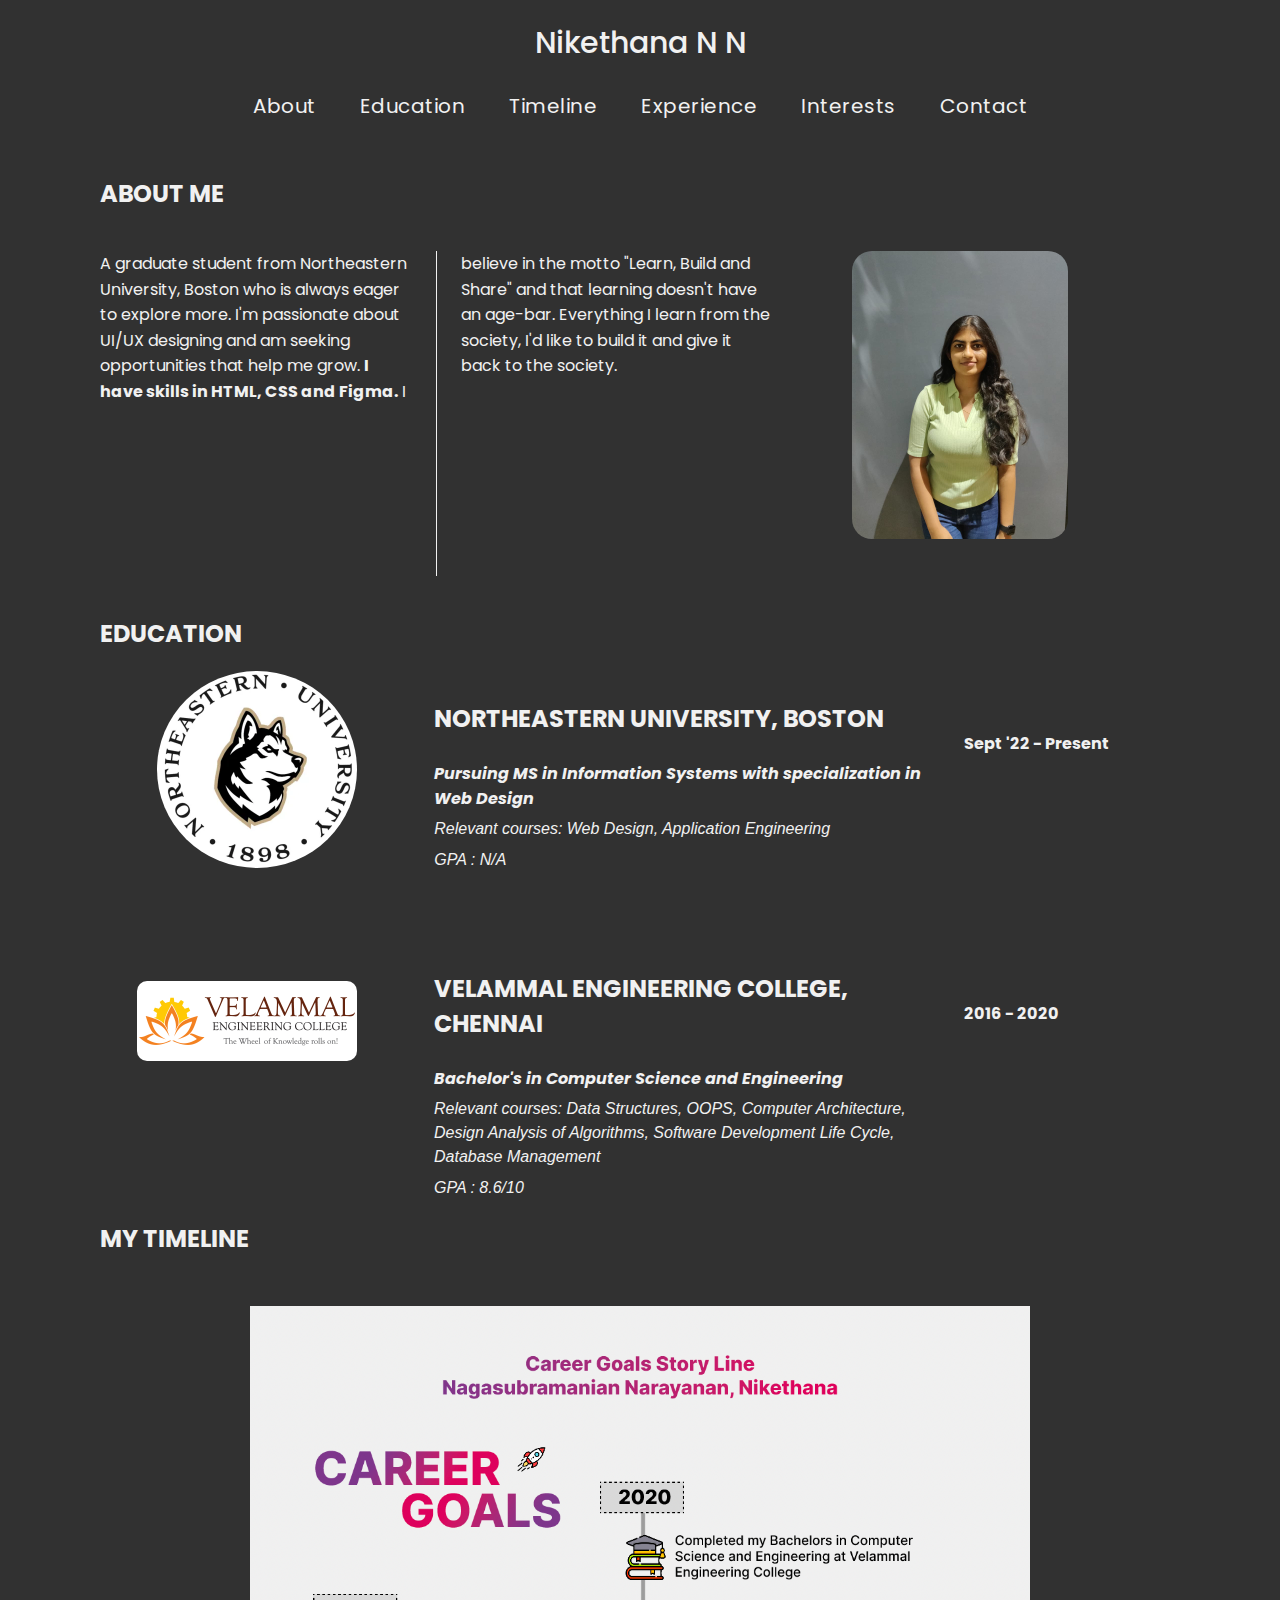
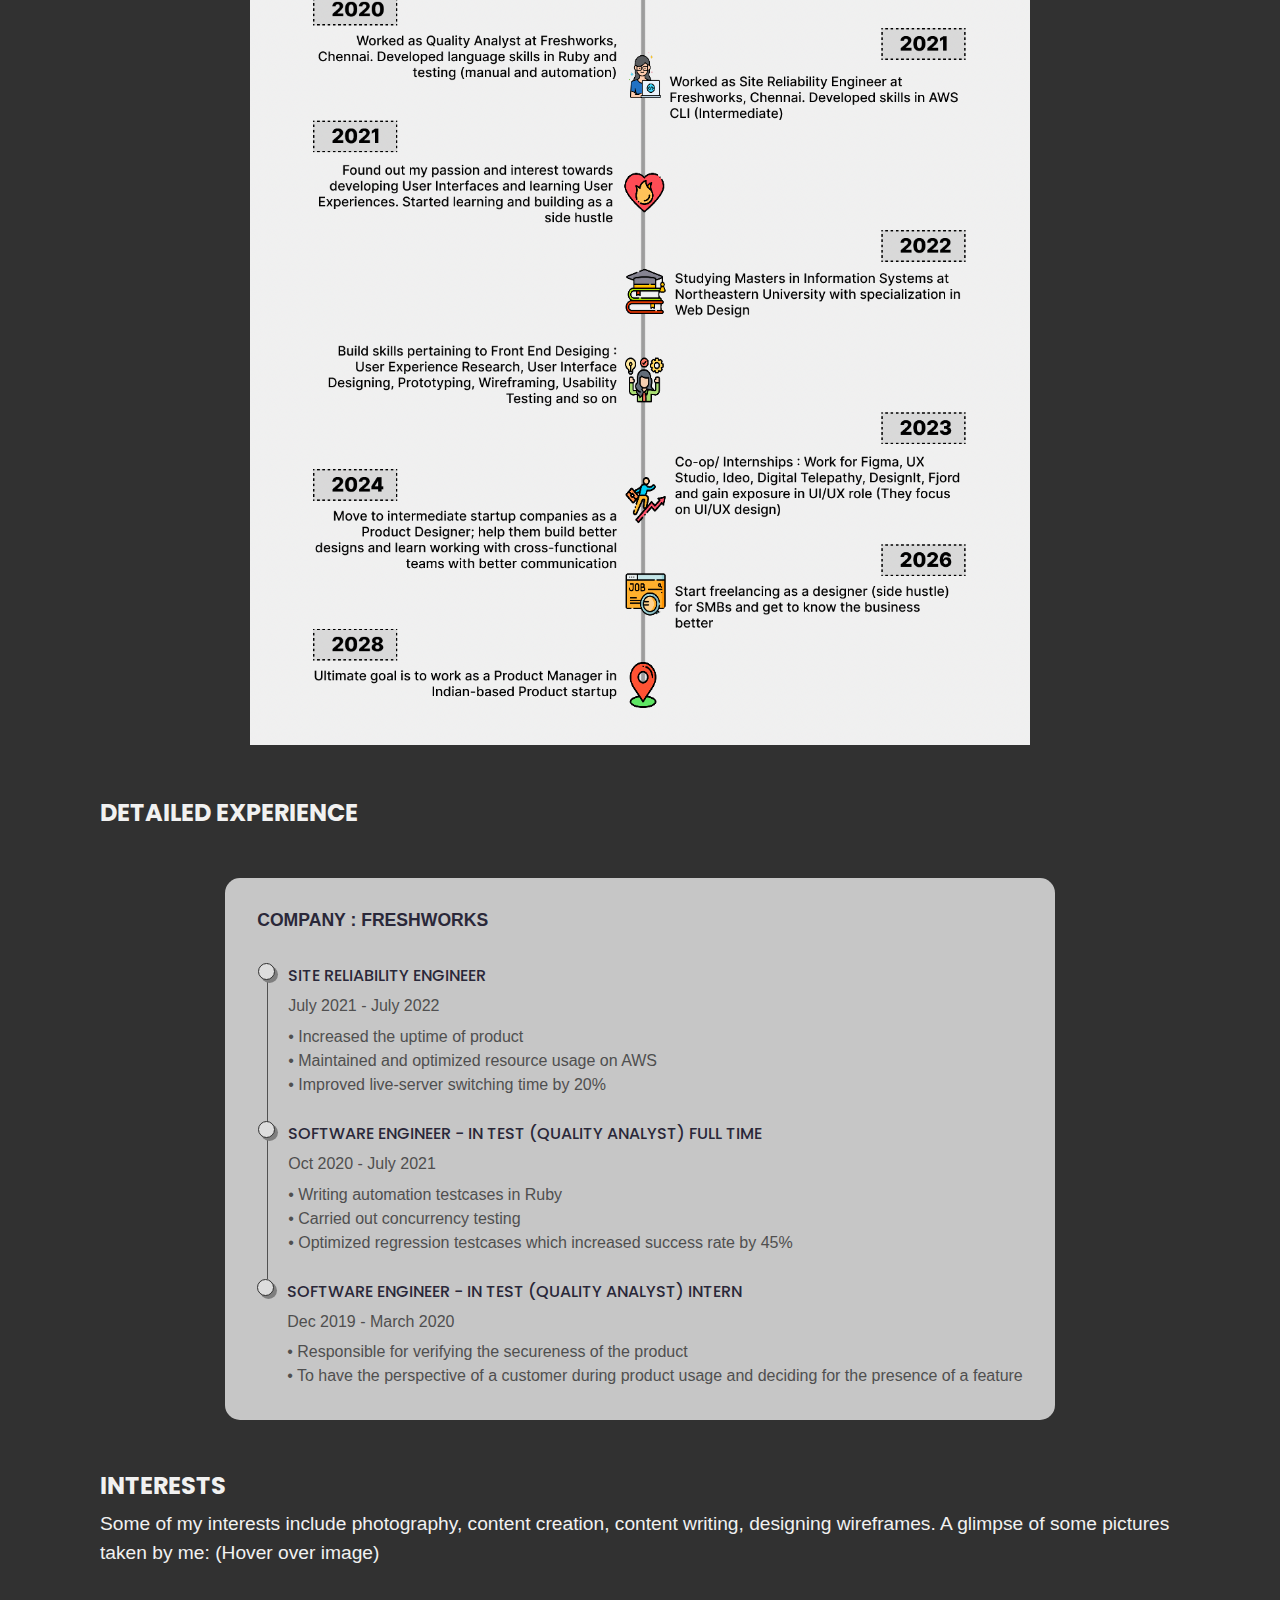
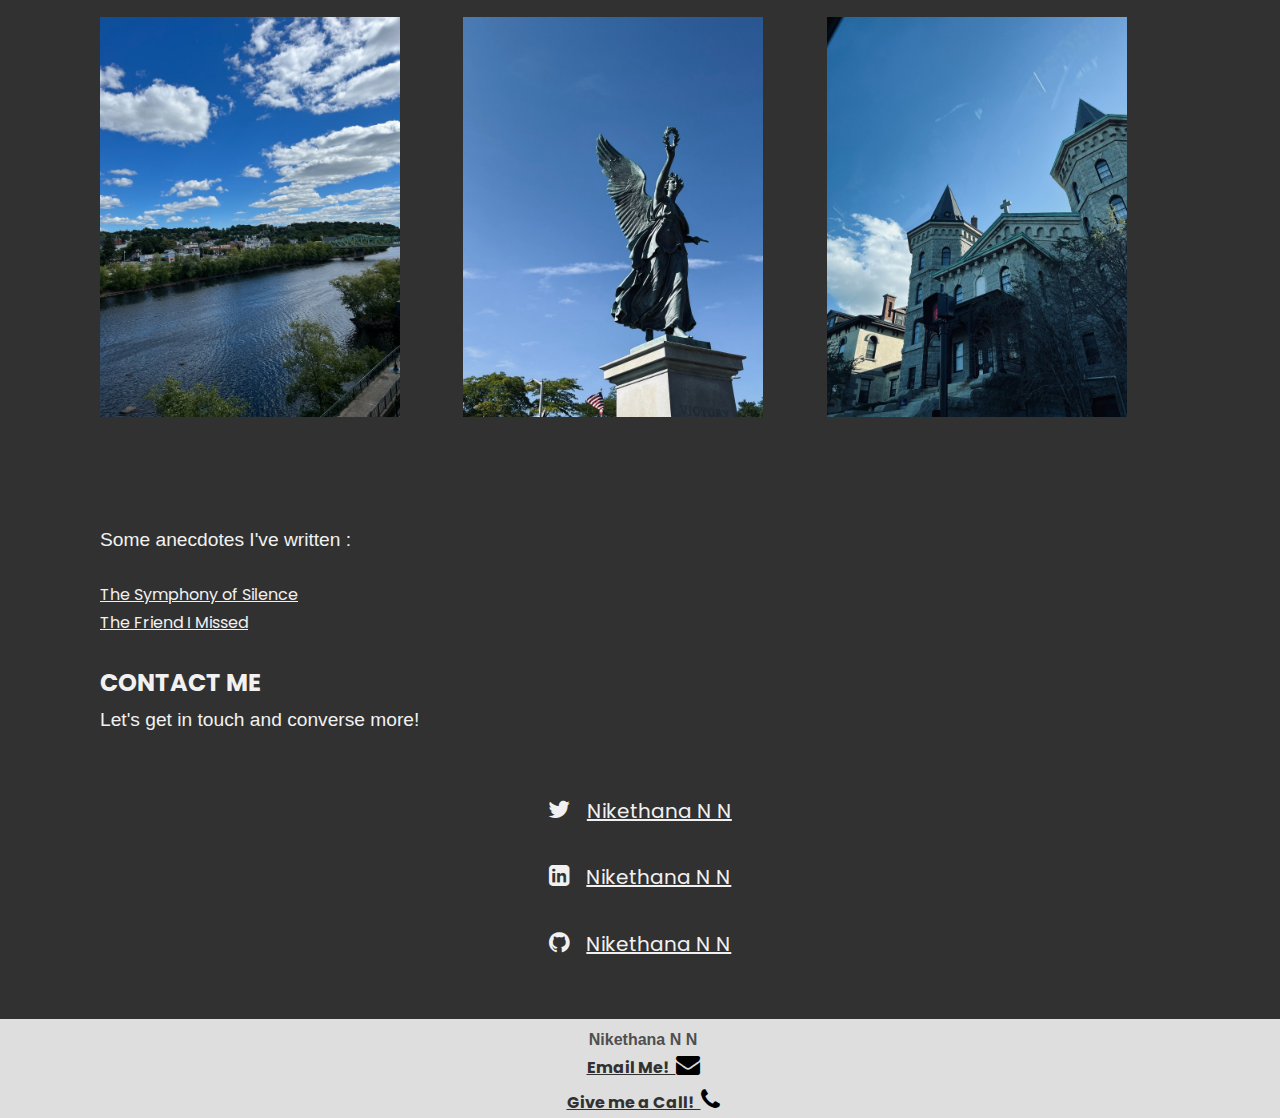
==== index.html @ 79a4d354 "My Portfolio" ====
<!DOCTYPE html>
<html lang="en">
<head>
    <title>Nikethana N N</title>
    <link rel="stylesheet" href="css-index-page.css"/>
    <link rel="stylesheet" href="https://cdnjs.cloudflare.com/ajax/libs/font-awesome/4.7.0/css/font-awesome.min.css">
</head>
<body>

<div class = "body-container">
    <!-- HEADING & NAV BAR DIV  -->
    <button onclick="topFunction()" id="myBtn" title="Go to top" class="btn btn-outline-dark">Home</button>
    <!-- <button onclick="topFunction()" id = "homeBtn" type="button" class="btn btn-outline-dark">Home</button> -->
    <div class = "global-nav-bar-container">
        <div class = "name-container">
            Nikethana N N
        </div>
        <br><br>
        <div class = "menu-container">
            <nav class = "nav-bar">
                <ul>
                    <li><a href = "#about-me" class = "nav-bar-link">About</a></li>
                    <li><a href = "#edu-container" class = "nav-bar-link">Education</a></li>
                    <li><a href = "#timeline-container" class = "nav-bar-link">Timeline</a></li>
                    <li><a href = "#work-container" class = "nav-bar-link">Experience</a></li>
                    <li><a href = "#interest-container" class = "nav-bar-link">Interests</a></li>
                    <li><a href = "#contact-container" class = "nav-bar-link">Contact</a></li>
                </ul>
            </nav>
        </div>
    </div>
    <!-- EMPTY DIV  -->
    <div class = "empty"></div>
    <!-- ABOUT ME DIV -->
    <section class = "about-me" id = "about-me">
        <h2>ABOUT ME</h2>
    </section>
    <div class = "about-container">
        <div class = "about-para">
            A graduate student from Northeastern University, Boston who is always eager to explore more. I'm passionate about UI/UX designing and am seeking opportunities that help me grow. <b>I have skills in HTML, CSS and Figma.</b> I believe in the motto "Learn, Build and Share" and that learning doesn't have an age-bar. Everything I learn from the society, I'd like to build it and give it back to the society.
        </div>
        <div class = "about-photo">
            <img src = "Nikethana N N.jpg" alt = "Nikethana N N" width = "216px" height="288px" style = "border-radius: 20px;">
        </div>
    </div>

<!-- EDUCATION DIV  -->
    <div class = "edu-container" id = "edu-container">
        <section>
            <h2>EDUCATION</h2>
        </section>

            <section class = "edu-neu">
                <div class = "edu-neu-logo">
                    <img src = "NEU-circular.webp" alt = "NEU Logo" width = "200px" height = "197px" style = "border-radius: 100%;">
                </div>
                <div class = "edu-neu-text">
                    <h2>NORTHEASTERN UNIVERSITY, BOSTON</h2><br>
                    <h4 style = "font-style: italic">Pursuing MS in Information Systems with specialization in Web Design</h4>
                    <p style = "font-style: italic; color: rgb(241, 241, 241);">Relevant courses: Web Design, Application Engineering</p>
                    <p style = "font-style: italic; color: rgb(241, 241, 241);">GPA : N/A</p>
                </div>
                <div class = "edu-neu-year">
                    <h4> Sept '22 - Present</h4>
                </div>
            </section>
            <section class = "edu-velammal">
                <div class = "edu-velammal-logo">
                    <img src = "VEC-Logo-Landscape.jpeg" alt = "VEC Logo" width = "220px" height = "80px" style = "border-radius: 10px;">
                </div>
                <div class = "edu-velammal-text">
                    <h2>VELAMMAL ENGINEERING COLLEGE, CHENNAI</h2><br>
                    <h4 style = "font-style: italic; color: rgb(241, 241, 241);">Bachelor's in Computer Science and Engineering</h4>
                    <p style = "font-style: italic; color: rgb(241, 241, 241);">Relevant courses: Data Structures, OOPS, Computer Architecture, Design Analysis of Algorithms, Software Development Life Cycle, Database Management</p>
                    <p style = "font-style: italic; color: rgb(241, 241, 241);">GPA : 8.6/10</p>
                </div>
                <div class = "edu-velammal-year">
                    <h4>2016 - 2020</h4>
                </div>
            </section>
    </div>
    <!-- EMPTY DIV -->
    <div class = "empty"></div>
    <!-- TIMELINE INTRO  -->
    <div class="timeline-container" id = "timeline-container">
        <section class = "timeline-heading">
            <h2>MY TIMELINE</h2>
        </section>
        <div class = "timeline-career">
            <img src = "CareerGoalsStoryline.png" alt = "My Timeline" width = "780px" height = "1039px" style = "margin-left: auto; margin-right:auto; display: block; padding:50px 50px">
        </div>
    </div>
    <!-- WORK EXP DIV  -->
    <div class = "work-container" id = "work-container">
        <section>
            <h2>DETAILED EXPERIENCE</h2>
        </section>
        <div class="container">
            <div class="wrapper">
            <h1>COMPANY : FRESHWORKS</h1>
              <ul class="sessions">
                <li class="list">
                  <div class="time">Site Reliability Engineer</div>
                  <p>July 2021 - July 2022</p>
                  <p>
                    • Increased the uptime of product <br>
                    • Maintained and optimized resource usage on AWS <br>
                    • Improved live-server switching time by 20% <br>
                </p>
                </li>
                <li class="list">
                    <div class="time">Software Engineer - In Test (Quality Analyst) Full Time</div>
                    <p>Oct 2020 - July 2021</p>
                    <p>
                        • Writing automation testcases in Ruby <br>
                        • Carried out concurrency testing <br>
                        • Optimized regression testcases which increased success rate by 45% <br>
                    </p>
                </li>
                <li class="list">
                    <div class="time">Software Engineer - In Test (Quality Analyst) Intern</div>
                    <p>Dec 2019 - March 2020</p>
                    <p>
                        • Responsible for verifying the secureness of the product <br>
                        • To have the perspective of a customer during product usage and deciding for the presence of a feature <br>
                    </p>
                </li>
              </ul>
            </div>
        </div> 
    </div>

    <!-- INTERESTS -->

    <div class="interest-container" id = "interest-container">
        <section class = "interest-heading">
            <h2>INTERESTS</h2>
        </section>
        <section class = "interest-para">
            <p style = "color: rgb(241, 241, 241); font-size: larger;">Some of my interests include photography, content creation, content writing, designing wireframes. A glimpse of some pictures taken by me: (Hover over image)</p><br><br>
        </section>
        <div class="images">
            <div class="slide img_1">
                <div class="img-content">
                    <img src = "Lowell.jpg" alt = "This is taken in Lowell" height="400px" width="300px">
                    <div class = "image-text">A view of Merrimack River, Lowell</div>
                </div>
                </div>
                <div class="slide img_2">
                <div class="img-content">
                    <img src = "Lowell-statue.jpg" alt = "This is taken in Lowell" height="400px" width="300px">
                    <div class = "image-text">A view of Victory Statue, Lowell</div>
                </div>
                </div>
                <div class="slide img_3">
                <div class="img-content">
                    <img src = "Lowell-building.jpg" alt = "This is taken in Lowell" height="400px" width="300px">
                    <div class = "image-text">A view of Church in Lowell</div>
                </div>
                </div>
        </div>

        <div class="writings">
            <br>
            <p style = "color: rgb(241, 241, 241); font-size: larger;">Some anecdotes I've written :</p><br>
            <ul>
                <li style="text-decoration: none; line-height: 30px;"><a href = "symphony-post.html" target="_blank">The Symphony of Silence</a></li>
                <li style="text-decoration: none;"><a href = "friend-post.html" target="_blank">The Friend I Missed</a></li>
            </ul>
        </div>
    </div>


    <!-- EMPTY DIV  -->
    <div class = "empty"></div>

    <!-- CONTACT ME -->
    <div class = "contact-container" id = "contact-container">
        <section class = "contact-heading">
            <h2>CONTACT ME</h2>
        </section>
        <section class = "contact-me">
            <div class = "contact-text">
                <p style = "color: rgb(241, 241, 241); font-size: larger;">Let's get in touch and converse more! </p>
            </div>
            <br>
            <div class = "contact-para">
                <ul>
                    <li class = "contact-icons"><p><i class="fa fa-twitter" style="font-size:24px"></i>&nbsp;&nbsp;&nbsp;<a href = "https://twitter.com/nike_thana" target="_blank">Nikethana N N</a></p></li>
                    <li class = "contact-icons"><p><i class="fa fa-linkedin-square" style="font-size:24px"></i>&nbsp;&nbsp;&nbsp;<a href = "https://www.linkedin.com/in/nikethana-n-798558126/" target = "_blank">Nikethana N N</a></p></li>
                    <li class = "contact-icons"><p><i class="fa fa-github" style="font-size:24px"></i>&nbsp;&nbsp;&nbsp;<a href = "https://github.com/Nikethana-Nagasubramanian" target = "_blank">Nikethana N N</a></p></li>
                </ul>
            </div>
        </section>
    </div>

    <!-- EMPTY DIV  -->
    <div class = "empty"></div>

    <!-- FOOTER WITH MAIL-TO -->
    <div class = "footer">
        <footer>
            <p>Nikethana N N<br>
            <a href="mailto:n.nikethana@gmail.com" class = "mailto">Email Me!&nbsp;&nbsp;<i class="fa fa-envelope" style="font-size:24px; color: black"></i></a></p>
            <p><a href="tel:+11111111111" class = "callto">Give me a Call!&nbsp;&nbsp;<i class="fa fa-phone" style="font-size:24px; color: black"></i></a></p>
        </footer>
    </div>

</div>
<script>
let homeBtn = document.getElementById("myBtn");
window.onscroll = function() {scrollFunction()};

function scrollFunction() {
  if (document.body.scrollTop > 500 || document.documentElement.scrollTop > 500) {
    homeBtn.style.display = "block";
  } else {
    homeBtn.style.display = "none";
  }
}
function topFunction() {
  document.body.scrollTop = 0;
  document.documentElement.scrollTop = 0;
}
</script>
</body>
</html>
---- css-index-page.css ----
@import url('https://fonts.googleapis.com/css2?family=Poppins:ital,wght@0,200;0,300;0,400;0,600;1,200;1,300;1,400;1,600&display=swap');@import url('https://fonts.googleapis.com/css2?family=Poppins:ital,wght@0,200;0,300;1,200;1,500&display=swap');
:root {
    --bg-color: #F7ECDE;
    --blue-bg-color: #9ED2C6;
    --dark-beige-bg-color: #E9DAC1;
    --bg-color-gray: #313131; 
    --text-color-gray: rgb(241, 241, 241);
}
*{
    margin: 0;
    padding: 0;
    font-family: 'Poppins', sans-serif;
    color: var(--text-color-gray);
}
html {
    scroll-behavior: smooth;
}
#myBtn {
    display: none;
    position: fixed;
    bottom: 30px;
    right: 50px;
    z-index: 99;
    font-size: 18px;
    border: none;
    outline: none;
    background-color: rgb(222 222 222);
    color: var(--bg-color-gray);
    cursor: pointer;
    padding: 10px 15px 10px 15px;
    border-radius: 4px;
  }
  
/* #myBtn:hover {
background-color: #555;
} */
.body-container {
    width: 100%;
    color: var(--text-color-gray);
    background-color: var(--bg-color-gray);
    margin: 0px 0px 0px 0px;
    padding-top: 20px;
}
.global-nav-bar-container {
    width: 100%;
    height: 14vh;
    text-align: center;
    position: sticky;
}
.global-nav-bar-container div {
    display: inline;
}
    .name-container {
        font-weight: 500;
        font-size: 30px;
        width: 20%;
        color: var(--text-color-gray);
    }
        .menu-container {
            margin-top: 15px;
            margin-right: 40px;
            width: 100%;
        }
        .menu-container li{
            list-style-type: none;
            padding: 20px 20px 20px 20px;
            display: inline;
            font-size: 20px;
            justify-content: space-evenly;
        }
        .nav-bar-link {
            text-decoration: none;
            width: 25%;
            cursor: pointer;
            letter-spacing: 0.5px;
            color: var(--text-color-gray);
        }
        .nav-bar a::after{
            content: '';
            position: inherit;
            background-color: rgb(72, 72, 72);
            width: 10%;
            height: 2px;
            left: 0px;
            top: 15vh;
        }
.empty { 
    width: 100%;
    height: 30px;
}
.about-me {
    margin-left: 100px;
    margin-right: 100px;
    display: flex;
}
.about-container {
    margin-left: 100px;
    margin-right: 100px;
    height: 45vh;
    /* border: 1px black solid; */
    display: flex;
}
    .about-para {
        display: inline;
        width: 70%;
        padding: 40px 40px 40px 0px;
        /* border: 1px black solid; */
        line-height: 1.6;
        align-items: center;
        justify-content: center;
        column-count: 2;
        column-gap: 50px;
        column-rule-style: solid;
        column-rule-width: 1px;
    }
    .about-photo {
        display: inline;
        width: 30%;
        padding: 40px 40px 40px 40px;
        /* border: 1px black solid; */
        float: left;
    }

.edu-container {
    margin-left: 100px;
    margin-right: 100px;  
}
    .edu-info {
        height: 80vh;
        /* border: 1px black solid; */
        display: flex;
    }
    .edu-neu {
        width: 100%;
        height: 30vh;
        /* border: 1px black solid; */
        display: flex;
    }
        .edu-neu-logo { 
            display: inline;
            /* border: 1px black solid; */
            width: 28%;
            padding: 20px 20px 20px 20px;
            text-align: center;
        }
        .edu-neu-text {
            display: inline;
            /* border: 1px black solid; */
            padding: 50px 20px 50px 20px;
            width: 50%;
        }
        .edu-neu-year {
            display: inline;
            /* border: 1px black solid; */
            padding: 80px 20px 50px 20px;
            width: 20%;
            text-align: left;
        }
    .edu-velammal {
        width: 100%;
        height: 30vh;
        display: flex;
        color: var(--text-color-gray);
        /* border: 1px black solid; */
    }
        .edu-velammal-logo { 
            display: inline;
            /* border: 1px black solid; */
            width: 30%;
            padding: 60px 20px 20px 0px;
            text-align: center;
        }
        .edu-velammal-text {
            display: inline;
            color: var(--text-color-gray);
            /* border: 1px black solid; */
            padding: 50px 20px 50px 20px;
            width: 50%;
        }
        .edu-velammal-year {
            display: inline;
            /* border: 1px black solid; */
            padding: 80px 20px 50px 20px;
            width: 20%;
            text-align: left;
        }

.work-container {
    margin-left: 100px;
    margin-right: 100px;
}
    ul, .list{
    list-style: none;
    padding: 0;
    }

    .container{
    display: flex;
    justify-content: center;
    align-items: center;
    padding: 0 1rem;
    background: var(--bg-color-gray);
    padding: 3rem 0;
    }
    .wrapper{
    background: #c6c6c6;
    padding: 2rem;
    border-radius: 15px;
    }
    h1{
    font-size: 1.1rem;
    font-family: sans-serif;
    color: #2a2839;
    }
    .sessions{
    margin-top: 2rem;
    border-radius: 12px;
    position: relative;
    }
    .list{
    padding-bottom: 1.5rem;
    border-left: 1px solid #515151;
    position: relative;
    padding-left: 20px;
    margin-left: 10px;
    }
    .list:last-child{
        border: 0px;
        padding-bottom: 0;
    }
    .list::before{
        content: '';
        width: 15px;
        height: 15px;
        background: rgb(221, 221, 221);
        border: 1px solid #313131;
        box-shadow: 3px 3px 0px #7f7f7f;
        border-radius: 50%;
        position: absolute;
        left: -10px;
        top: 0px;
    }

    .time{
    color: #2a2839;
    font-family: 'Poppins', sans-serif;
    font-weight: 500;
    text-transform: uppercase;
        }
    p{
    color: #4f4f4f;
    font-family: sans-serif;
    line-height: 1.5;
    margin-top:0.4rem;
    }
.timeline-container {
    margin-left: 100px;
    margin-right: 100px;
}
.interest-container {
    margin-left: 100px;
    margin-right: 100px;
}
    .images {
        align-items: center;
        justify-content: center;
        column-count: 3;
        column-gap: 10px;
    }
     .image-text {
        position: inherit; 
        background: rgb(0, 0, 0);
        background: rgba(0, 0, 0, 0.5); /* Black see-through */
        color: #f1f1f1; 
        width: 72%;
        transition: .5s ease;
        opacity:0;
        color: white;
        font-size: 20px;
        padding: 5px;
        text-align: center;
      }
      .img-content:hover .image-text {
        opacity: 1;
      }


.contact-container {
        margin-left: 100px;
        margin-right: 100px;  
}
    .contact-para li {
        list-style-type: none;
        padding: 20px 20px 20px 20px;
        display: inline;
        font-size: 20px;
        justify-content: space-evenly;
        text-align: center;
        align-items: center;
    }

.footer {
    position: relative;
    width: 100%;
    left: 0;
    bottom: 0;
    padding: 3px;
    text-align: center;
    background-color: rgb(222, 222, 222);
    color: rgb(27, 27, 27);
    font-weight: bolder;
}
    .mailto, .callto {
        color: var(--bg-color-gray);
    }



@media (max-width: 600px) {
    p {
        font-size : 20px;
    }
}
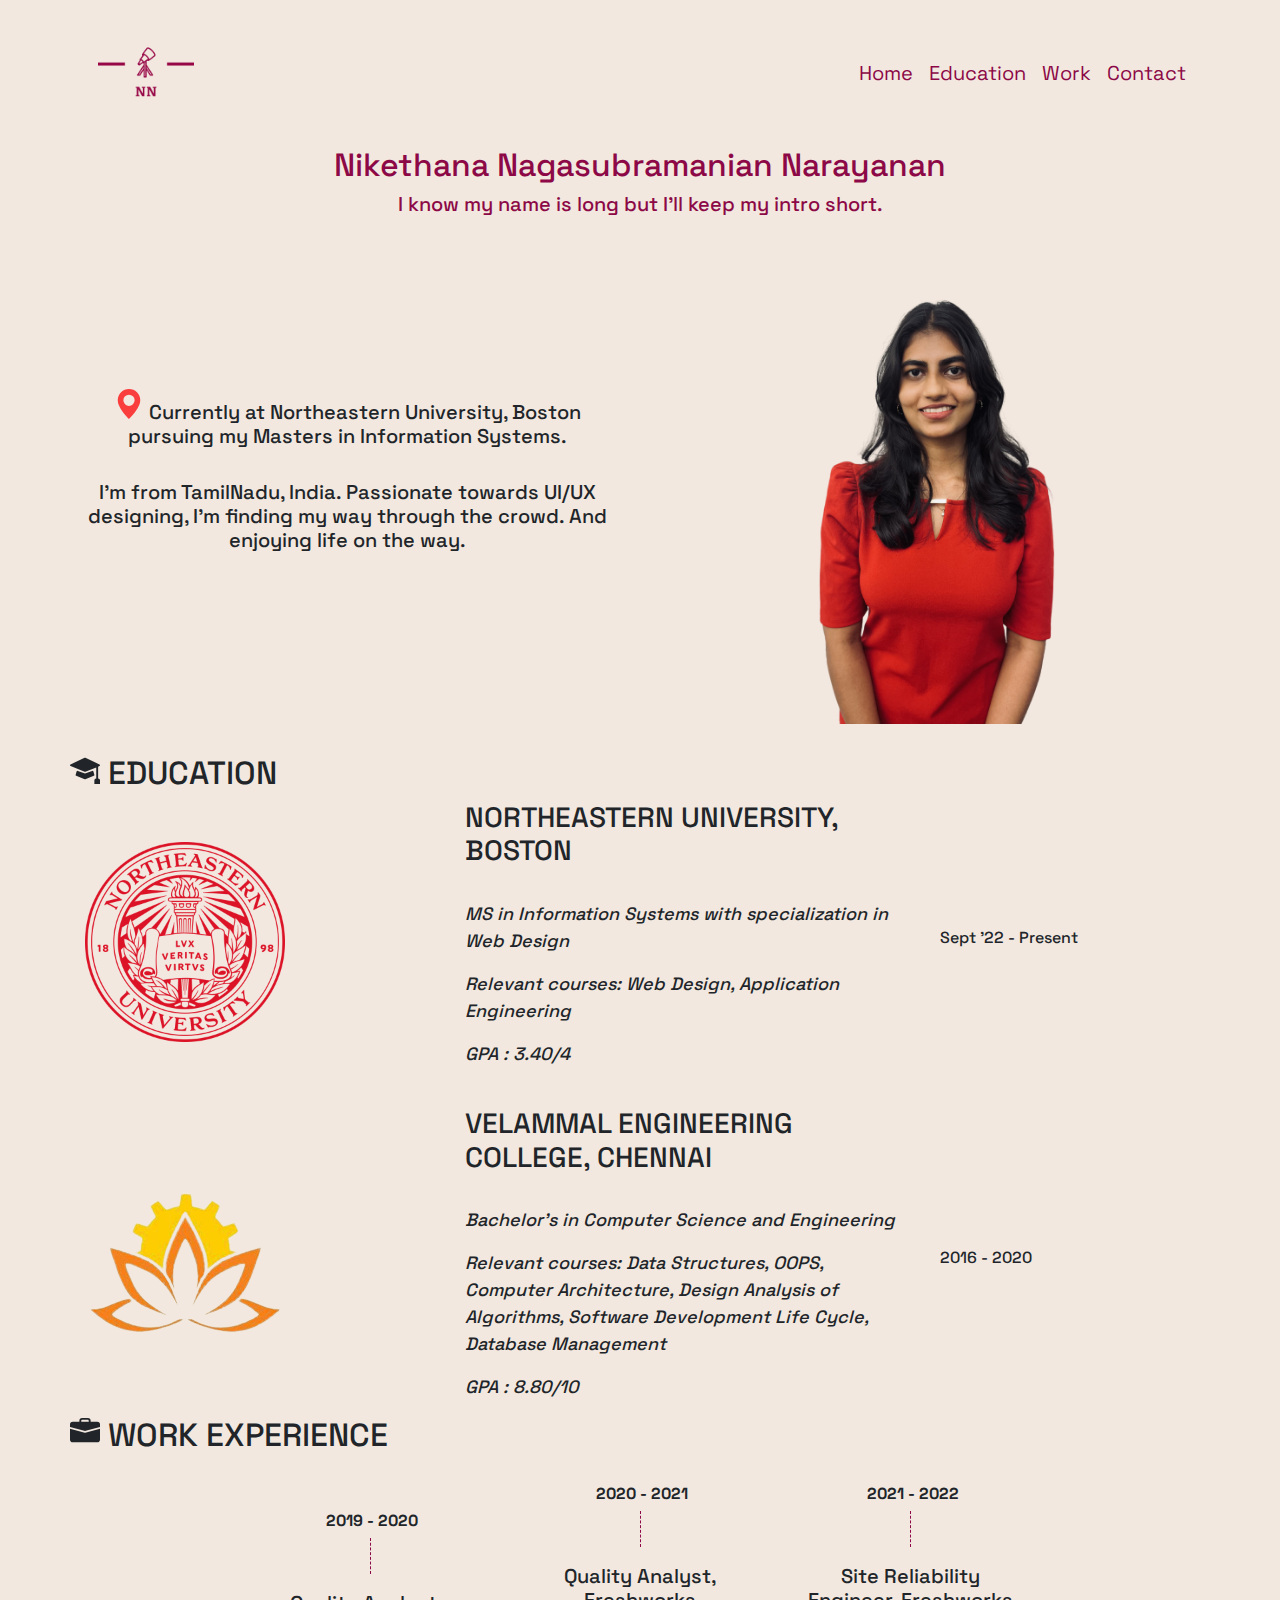
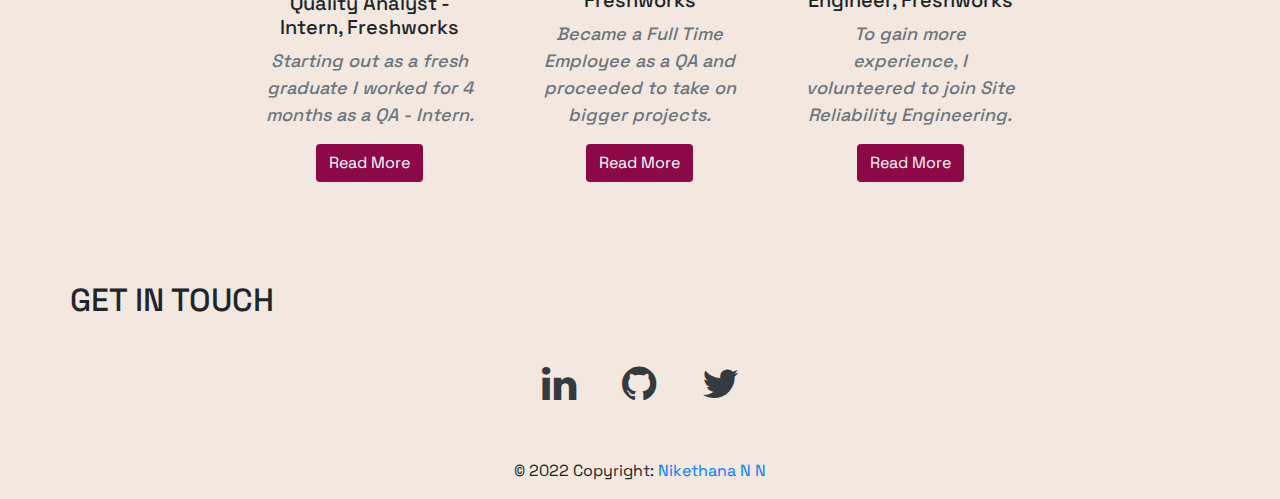
==== commit f0f4a23e: "Upgraded website" ====
--- a/index.html
+++ b/index.html
@@ -2,212 +2,259 @@
 <html lang="en">
 <head>
     <title>Nikethana N N</title>
-    <link rel="stylesheet" href="css-index-page.css"/>
+    <link rel="stylesheet" href="index-style.css"/>
+    <link rel="stylesheet" href="career-styles.css"/>
     <link rel="stylesheet" href="https://cdnjs.cloudflare.com/ajax/libs/font-awesome/4.7.0/css/font-awesome.min.css">
+    <link rel="stylesheet" href="https://cdn.jsdelivr.net/npm/bootstrap@4.0.0/dist/css/bootstrap.min.css" integrity="sha384-Gn5384xqQ1aoWXA+058RXPxPg6fy4IWvTNh0E263XmFcJlSAwiGgFAW/dAiS6JXm" crossorigin="anonymous">
+    <link rel="stylesheet" href="https://cdn.jsdelivr.net/npm/bootstrap-icons@1.3.0/font/bootstrap-icons.css">
 </head>
 <body>
 
-<div class = "body-container">
-    <!-- HEADING & NAV BAR DIV  -->
+
+<div class="body-wrapper">
     <button onclick="topFunction()" id="myBtn" title="Go to top" class="btn btn-outline-dark">Home</button>
-    <!-- <button onclick="topFunction()" id = "homeBtn" type="button" class="btn btn-outline-dark">Home</button> -->
-    <div class = "global-nav-bar-container">
-        <div class = "name-container">
-            Nikethana N N
-        </div>
-        <br><br>
-        <div class = "menu-container">
-            <nav class = "nav-bar">
-                <ul>
-                    <li><a href = "#about-me" class = "nav-bar-link">About</a></li>
-                    <li><a href = "#edu-container" class = "nav-bar-link">Education</a></li>
-                    <li><a href = "#timeline-container" class = "nav-bar-link">Timeline</a></li>
-                    <li><a href = "#work-container" class = "nav-bar-link">Experience</a></li>
-                    <li><a href = "#interest-container" class = "nav-bar-link">Interests</a></li>
-                    <li><a href = "#contact-container" class = "nav-bar-link">Contact</a></li>
-                </ul>
-            </nav>
-        </div>
-    </div>
-    <!-- EMPTY DIV  -->
-    <div class = "empty"></div>
-    <!-- ABOUT ME DIV -->
-    <section class = "about-me" id = "about-me">
-        <h2>ABOUT ME</h2>
-    </section>
-    <div class = "about-container">
-        <div class = "about-para">
-            A graduate student from Northeastern University, Boston who is always eager to explore more. I'm passionate about UI/UX designing and am seeking opportunities that help me grow. <b>I have skills in HTML, CSS and Figma.</b> I believe in the motto "Learn, Build and Share" and that learning doesn't have an age-bar. Everything I learn from the society, I'd like to build it and give it back to the society.
-        </div>
-        <div class = "about-photo">
-            <img src = "Nikethana N N.jpg" alt = "Nikethana N N" width = "216px" height="288px" style = "border-radius: 20px;">
-        </div>
-    </div>
-
-<!-- EDUCATION DIV  -->
-    <div class = "edu-container" id = "edu-container">
-        <section>
-            <h2>EDUCATION</h2>
-        </section>
-
-            <section class = "edu-neu">
-                <div class = "edu-neu-logo">
-                    <img src = "NEU-circular.webp" alt = "NEU Logo" width = "200px" height = "197px" style = "border-radius: 100%;">
-                </div>
-                <div class = "edu-neu-text">
-                    <h2>NORTHEASTERN UNIVERSITY, BOSTON</h2><br>
-                    <h4 style = "font-style: italic">Pursuing MS in Information Systems with specialization in Web Design</h4>
-                    <p style = "font-style: italic; color: rgb(241, 241, 241);">Relevant courses: Web Design, Application Engineering</p>
-                    <p style = "font-style: italic; color: rgb(241, 241, 241);">GPA : N/A</p>
-                </div>
-                <div class = "edu-neu-year">
-                    <h4> Sept '22 - Present</h4>
-                </div>
-            </section>
-            <section class = "edu-velammal">
-                <div class = "edu-velammal-logo">
-                    <img src = "VEC-Logo-Landscape.jpeg" alt = "VEC Logo" width = "220px" height = "80px" style = "border-radius: 10px;">
-                </div>
-                <div class = "edu-velammal-text">
-                    <h2>VELAMMAL ENGINEERING COLLEGE, CHENNAI</h2><br>
-                    <h4 style = "font-style: italic; color: rgb(241, 241, 241);">Bachelor's in Computer Science and Engineering</h4>
-                    <p style = "font-style: italic; color: rgb(241, 241, 241);">Relevant courses: Data Structures, OOPS, Computer Architecture, Design Analysis of Algorithms, Software Development Life Cycle, Database Management</p>
-                    <p style = "font-style: italic; color: rgb(241, 241, 241);">GPA : 8.6/10</p>
-                </div>
-                <div class = "edu-velammal-year">
-                    <h4>2016 - 2020</h4>
-                </div>
-            </section>
-    </div>
-    <!-- EMPTY DIV -->
-    <div class = "empty"></div>
-    <!-- TIMELINE INTRO  -->
-    <div class="timeline-container" id = "timeline-container">
-        <section class = "timeline-heading">
-            <h2>MY TIMELINE</h2>
-        </section>
-        <div class = "timeline-career">
-            <img src = "CareerGoalsStoryline.png" alt = "My Timeline" width = "780px" height = "1039px" style = "margin-left: auto; margin-right:auto; display: block; padding:50px 50px">
-        </div>
-    </div>
-    <!-- WORK EXP DIV  -->
-    <div class = "work-container" id = "work-container">
-        <section>
-            <h2>DETAILED EXPERIENCE</h2>
-        </section>
+    <div class="nav-wrapper">
+        <nav class="navbar navbar-expand-lg" id = "navbar">
+            <a class="navbar-brand" href="#"><img src = "images/logo_transparent.png"></img></a>
+            
+            <div class="collapse navbar-collapse" id="navbarNavAltMarkup">
+              <div class="navbar-nav ml-auto">
+                <a class="nav-item nav-link " href="#">Home</a>
+                <a class="nav-item nav-link" href="#container-education">Education</a>
+                <a class="nav-item nav-link" href="#container-work-experience">Work</a>
+                <a class="nav-item nav-link " href="#container-contact">Contact</a>
+              </div>
+            </div>
+            <div class="hamburger">
+                <span class="bar"></span>
+                <span class="bar"></span>
+                <span class="bar"></span>
+            </div>
+          </nav>
+    </div>
+
+    <div class="name-wrapper">
+        <h2>Nikethana Nagasubramanian Narayanan</h2>
+        <h5>I know my name is long but I'll keep my intro short.</h5>
+    </div>
+
+    <div class="container-about" id="container-about">
+        <div class="row align-items-center">
+          <div class="col">
+            <h5>
+                <svg xmlns="http://www.w3.org/2000/svg" width="30" height="30" fill="#FA3D3D" class="bi bi-geo-alt-fill" viewBox="0 0 16 16">
+                    <path d="M8 16s6-5.686 6-10A6 6 0 0 0 2 6c0 4.314 6 10 6 10zm0-7a3 3 0 1 1 0-6 3 3 0 0 1 0 6z"/>
+                </svg>
+                Currently at Northeastern University, Boston pursuing my Masters in Information Systems.
+            </h5><br>
+            <h5>
+                I'm from TamilNadu, India. Passionate towards UI/UX designing, I'm finding my way through the crowd. And enjoying life on the way. 
+            </h5>
+          </div>
+          <div class="col">
+            <img src="images/Nikethana.png" alt="Nikethana N N">
+          </div>
+        </div>
+    </div>
+
+    <div class="container-education" id="container-education">
+        <div class="heading">
+            <h2>
+                <svg xmlns="http://www.w3.org/2000/svg" width="30" height="30" fill="currentColor" class="bi bi-mortarboard-fill" viewBox="0 0 16 16">
+                    <path d="M8.211 2.047a.5.5 0 0 0-.422 0l-7.5 3.5a.5.5 0 0 0 .025.917l7.5 3a.5.5 0 0 0 .372 0L14 7.14V13a1 1 0 0 0-1 1v2h3v-2a1 1 0 0 0-1-1V6.739l.686-.275a.5.5 0 0 0 .025-.917l-7.5-3.5Z"/>
+                    <path d="M4.176 9.032a.5.5 0 0 0-.656.327l-.5 1.7a.5.5 0 0 0 .294.605l4.5 1.8a.5.5 0 0 0 .372 0l4.5-1.8a.5.5 0 0 0 .294-.605l-.5-1.7a.5.5 0 0 0-.656-.327L8 10.466 4.176 9.032Z"/>
+                  </svg>
+                EDUCATION</h2>
+        </div>
         <div class="container">
-            <div class="wrapper">
-            <h1>COMPANY : FRESHWORKS</h1>
-              <ul class="sessions">
-                <li class="list">
-                  <div class="time">Site Reliability Engineer</div>
-                  <p>July 2021 - July 2022</p>
-                  <p>
-                    • Increased the uptime of product <br>
-                    • Maintained and optimized resource usage on AWS <br>
-                    • Improved live-server switching time by 20% <br>
-                </p>
-                </li>
-                <li class="list">
-                    <div class="time">Software Engineer - In Test (Quality Analyst) Full Time</div>
-                    <p>Oct 2020 - July 2021</p>
-                    <p>
-                        • Writing automation testcases in Ruby <br>
-                        • Carried out concurrency testing <br>
-                        • Optimized regression testcases which increased success rate by 45% <br>
-                    </p>
-                </li>
-                <li class="list">
-                    <div class="time">Software Engineer - In Test (Quality Analyst) Intern</div>
-                    <p>Dec 2019 - March 2020</p>
-                    <p>
-                        • Responsible for verifying the secureness of the product <br>
-                        • To have the perspective of a customer during product usage and deciding for the presence of a feature <br>
-                    </p>
-                </li>
-              </ul>
-            </div>
-        </div> 
-    </div>
-
-    <!-- INTERESTS -->
-
-    <div class="interest-container" id = "interest-container">
-        <section class = "interest-heading">
-            <h2>INTERESTS</h2>
-        </section>
-        <section class = "interest-para">
-            <p style = "color: rgb(241, 241, 241); font-size: larger;">Some of my interests include photography, content creation, content writing, designing wireframes. A glimpse of some pictures taken by me: (Hover over image)</p><br><br>
-        </section>
-        <div class="images">
-            <div class="slide img_1">
-                <div class="img-content">
-                    <img src = "Lowell.jpg" alt = "This is taken in Lowell" height="400px" width="300px">
-                    <div class = "image-text">A view of Merrimack River, Lowell</div>
-                </div>
-                </div>
-                <div class="slide img_2">
-                <div class="img-content">
-                    <img src = "Lowell-statue.jpg" alt = "This is taken in Lowell" height="400px" width="300px">
-                    <div class = "image-text">A view of Victory Statue, Lowell</div>
-                </div>
-                </div>
-                <div class="slide img_3">
-                <div class="img-content">
-                    <img src = "Lowell-building.jpg" alt = "This is taken in Lowell" height="400px" width="300px">
-                    <div class = "image-text">A view of Church in Lowell</div>
-                </div>
-                </div>
-        </div>
-
-        <div class="writings">
-            <br>
-            <p style = "color: rgb(241, 241, 241); font-size: larger;">Some anecdotes I've written :</p><br>
-            <ul>
-                <li style="text-decoration: none; line-height: 30px;"><a href = "symphony-post.html" target="_blank">The Symphony of Silence</a></li>
-                <li style="text-decoration: none;"><a href = "friend-post.html" target="_blank">The Friend I Missed</a></li>
-            </ul>
-        </div>
-    </div>
-
-
-    <!-- EMPTY DIV  -->
-    <div class = "empty"></div>
-
-    <!-- CONTACT ME -->
-    <div class = "contact-container" id = "contact-container">
-        <section class = "contact-heading">
-            <h2>CONTACT ME</h2>
-        </section>
-        <section class = "contact-me">
-            <div class = "contact-text">
-                <p style = "color: rgb(241, 241, 241); font-size: larger;">Let's get in touch and converse more! </p>
-            </div>
-            <br>
-            <div class = "contact-para">
-                <ul>
-                    <li class = "contact-icons"><p><i class="fa fa-twitter" style="font-size:24px"></i>&nbsp;&nbsp;&nbsp;<a href = "https://twitter.com/nike_thana" target="_blank">Nikethana N N</a></p></li>
-                    <li class = "contact-icons"><p><i class="fa fa-linkedin-square" style="font-size:24px"></i>&nbsp;&nbsp;&nbsp;<a href = "https://www.linkedin.com/in/nikethana-n-798558126/" target = "_blank">Nikethana N N</a></p></li>
-                    <li class = "contact-icons"><p><i class="fa fa-github" style="font-size:24px"></i>&nbsp;&nbsp;&nbsp;<a href = "https://github.com/Nikethana-Nagasubramanian" target = "_blank">Nikethana N N</a></p></li>
-                </ul>
-            </div>
-        </section>
-    </div>
-
-    <!-- EMPTY DIV  -->
-    <div class = "empty"></div>
-
-    <!-- FOOTER WITH MAIL-TO -->
-    <div class = "footer">
-        <footer>
-            <p>Nikethana N N<br>
-            <a href="mailto:n.nikethana@gmail.com" class = "mailto">Email Me!&nbsp;&nbsp;<i class="fa fa-envelope" style="font-size:24px; color: black"></i></a></p>
-            <p><a href="tel:+11111111111" class = "callto">Give me a Call!&nbsp;&nbsp;<i class="fa fa-phone" style="font-size:24px; color: black"></i></a></p>
+            <div class="row align-items-center" id = "row-one-edu">
+                <div class="col-4">
+                  <img src="/images/neu-logo2.png" alt="Northeastern Logo" class = "neu-logo">
+                </div>
+                <div class="col-5">
+                  <h3>NORTHEASTERN UNIVERSITY, BOSTON</h3><br>
+                  <p class = "education">MS in Information Systems with specialization in Web Design</p>
+                    <p class = "education">Relevant courses: Web Design, Application Engineering</p>
+                    
+                    <p class = "education">GPA : 3.40/4</p>
+                </div>
+                <div class="col-3">
+                  <h6>Sept '22 - Present</h6>
+                </div>
+            </div><br>
+            <div class="row align-items-center">
+              <div class="col-4">
+                <img src="/images/vec-logo.png" alt="Velammal Engineering College Logo">
+              </div>
+              <div class="col-5">
+                <h3>VELAMMAL ENGINEERING COLLEGE, CHENNAI</h3><br>
+                    <p class = "education">Bachelor's in Computer Science and Engineering</p>
+                    <p class = "education">Relevant courses: Data Structures, OOPS, Computer Architecture, Design Analysis of Algorithms, Software Development Life Cycle, Database Management</p>
+                    
+                    <p class = "education">GPA : 8.80/10</p>
+              </div>
+              <div class="col-3">
+                <h6>2016 - 2020</h6>
+              </div>
+            </div>
+        </div>
+    </div>
+
+    <div class="container-work-experience" id="container-work-experience">
+        <div class="heading">
+            <h2>
+                <svg xmlns="http://www.w3.org/2000/svg" width="30" height="30" fill="currentColor" class="bi bi-briefcase-fill" viewBox="0 0 16 16">
+                    <path d="M6.5 1A1.5 1.5 0 0 0 5 2.5V3H1.5A1.5 1.5 0 0 0 0 4.5v1.384l7.614 2.03a1.5 1.5 0 0 0 .772 0L16 5.884V4.5A1.5 1.5 0 0 0 14.5 3H11v-.5A1.5 1.5 0 0 0 9.5 1h-3zm0 1h3a.5.5 0 0 1 .5.5V3H6v-.5a.5.5 0 0 1 .5-.5z"/>
+                    <path d="M0 12.5A1.5 1.5 0 0 0 1.5 14h13a1.5 1.5 0 0 0 1.5-1.5V6.85L8.129 8.947a.5.5 0 0 1-.258 0L0 6.85v5.65z"/>
+                </svg>
+            WORK EXPERIENCE</h2>
+        </div>
+        <div class="container-fluid py-5">
+            <div class="row">
+              <div class="col-lg-12">
+          
+                <div class="horizontal-timeline">
+          
+                  <ul class="list-inline items">
+                    <li class="list-inline-item items-list">
+                    <div class="px-4">
+                        <div class="event-date badge">2019 - 2020</div>
+                        <h5 class="pt-2">Quality Analyst - Intern, Freshworks</h5>
+                        <p class="text-muted">
+                            Starting out as a fresh graduate I worked for 4 months as a QA - Intern.
+                        </p>
+                    </div>
+                        <div>
+                            <button class="btn primary-btn" type="button" data-toggle="collapse" data-target="#collapseExampleOne" aria-expanded="false" aria-controls="collapseExampleOne">
+                                Read More
+                            </button>
+                        </div>
+                    </li>
+                    <li class="list-inline-item items-list">
+                      <div class="px-4">
+                        <div class="event-date badge">2020 - 2021</div>
+                        <h5 class="pt-2">Quality Analyst, Freshworks</h5>
+                        <p class="text-muted">
+                            Became a Full Time Employee as a QA and proceeded to take on bigger projects.
+                        </p>
+                      </div>                        
+                    <div>
+                        <button class="btn primary-btn" type="button" data-toggle="collapse" data-target="#collapseExampleTwo" aria-expanded="false" aria-controls="collapseExampleTwo">
+                            Read More
+                        </button>
+                    </div>
+                    </li>
+                    <li class="list-inline-item items-list">
+                    <div class="px-4">
+                        <div class="event-date badge">2021 - 2022</div>
+                        <h5 class="pt-2">Site Reliability Engineer, Freshworks</h5>
+                        <p class="text-muted">
+                            To gain more experience, I volunteered to join Site Reliability Engineering.
+                        </p>
+                    </div>
+                        <div>
+                            <button class="btn primary-btn" type="button" data-toggle="collapse" data-target="#collapseExampleThree" aria-expanded="false" aria-controls="collapseExampleThree">
+                                Read More
+                            </button>
+                        </div>
+                    </li>
+                  </ul>
+                </div>
+
+              </div>
+            </div> 
+            <div class="collapse" id="collapseExampleOne">
+                <div class="card card-body sample">
+                    As an Intern,
+                    <ul class = "card-list">
+                        <li class = "card-list">I managed increasing the uptime of the product by constant monitoring and bringing down the error tickets by 15%.</li>
+                        <li class = "card-list">Built an architecture and produced solutions for seamless live-server traffic switch in 8 minutes down from 23 minutes giving a 65% success rate</li>
+                        <li class = "card-list">Maintained and optimized resource usage on AWS cutting down unnecessary cost for the organization</li>
+                    </ul>
+                </div>
+            </div>
+            <div class="collapse" id="collapseExampleTwo">
+                <div class="card card-body sample">
+                    As an QA,
+                    <ul class = "card-list">
+                        <li class = "card-list">I managed increasing the uptime of the product by constant monitoring and bringing down the error tickets by 15%.</li>
+                        <li class = "card-list">Built an architecture and produced solutions for seamless live-server traffic switch in 8 minutes down from 23 minutes giving a 65% success rate</li>
+                        <li class = "card-list">Maintained and optimized resource usage on AWS cutting down unnecessary cost for the organization</li>
+                    </ul>
+                </div>
+            </div>
+            <div class="collapse" id="collapseExampleThree">
+                <div class="card card-body sample">
+                    As an SRE,
+                    <ul class = "card-list">
+                        <li class = "card-list">I managed increasing the uptime of the product by constant monitoring and bringing down the error tickets by 15%.</li>
+                        <li class = "card-list">Built an architecture and produced solutions for seamless live-server traffic switch in 8 minutes down from 23 minutes giving a 65% success rate</li>
+                        <li class = "card-list">Maintained and optimized resource usage on AWS cutting down unnecessary cost for the organization</li>
+                    </ul>
+                </div>
+            </div>
+        </div>
+    </div>
+
+    <div class="container-contact" id="container-contact">
+        <div class="heading">
+            <h2>GET IN TOUCH</h2>
+        </div>
+        <footer class="text-center text-white" style="background-color: #F2E8DF;">
+            <!-- Grid container -->
+            <div class="container pt-4">
+              <!-- Section: Social media -->
+              <section class="mb-4">
+                <!-- Linkedin -->
+                <a
+                  class="btn btn-link btn-floating btn-lg text-dark m-1"
+                  href="https://www.linkedin.com/in/nikethana-nn/"
+                  target="_blank"
+                  role="button"
+                  data-mdb-ripple-color="dark"
+                  ><i class="fa fa-linkedin" style="font-size:40px"></i
+                ></a>
+                <!-- Github -->
+                <a
+                  class="btn btn-link btn-floating btn-lg text-dark m-1"
+                  href="https://github.com/Nikethana-Nagasubramanian/"
+                  target="_blank"
+                  role="button"
+                  data-mdb-ripple-color="dark"
+                  ><i class="fa fa-github" style="font-size:40px"></i
+                ></a>
+                <!-- Twitter -->
+                <a
+                  class="btn btn-link btn-floating btn-lg text-dark m-1"
+                  href="https://twitter.com/nike_thana"
+                  target="_blank"
+                  role="button"
+                  data-mdb-ripple-color="dark"
+                  ><i class="fa fa-twitter" style="font-size:40px"></i
+                ></a>
+                
+              </section>
+              <!-- Section: Social media -->
+            </div>
+            <!-- Grid container -->
+          </footer>
+        <footer class="page-footer font-small blue">
+            <!-- Copyright -->
+            <div class="footer-copyright text-center py-3">© 2022 Copyright:
+              <a href="/"> Nikethana N N</a>
+            </div>
+            <!-- Copyright -->
+          
         </footer>
-    </div>
-
+
+    </div>
 </div>
+
+<script src="https://code.jquery.com/jquery-3.2.1.slim.min.js" integrity="sha384-KJ3o2DKtIkvYIK3UENzmM7KCkRr/rE9/Qpg6aAZGJwFDMVNA/GpGFF93hXpG5KkN" crossorigin="anonymous"></script>
+<script src="https://cdn.jsdelivr.net/npm/popper.js@1.12.9/dist/umd/popper.min.js" integrity="sha384-ApNbgh9B+Y1QKtv3Rn7W3mgPxhU9K/ScQsAP7hUibX39j7fakFPskvXusvfa0b4Q" crossorigin="anonymous"></script>
+<script src="https://cdn.jsdelivr.net/npm/bootstrap@4.0.0/dist/js/bootstrap.min.js" integrity="sha384-JZR6Spejh4U02d8jOt6vLEHfe/JQGiRRSQQxSfFWpi1MquVdAyjUar5+76PVCmYl" crossorigin="anonymous"></script>
 <script>
+    
 let homeBtn = document.getElementById("myBtn");
 window.onscroll = function() {scrollFunction()};
 
@@ -222,6 +269,24 @@
   document.body.scrollTop = 0;
   document.documentElement.scrollTop = 0;
 }
+const hamburger = document.querySelector(".hamburger");
+const navMenu = document.querySelector(".navbar-nav");
+
+// console.log(hamburger+ " SPACE  "+navMenu);
+hamburger.addEventListener("click", mobileMenu);
+
+function mobileMenu() {
+    hamburger.classList.toggle("active");
+    navMenu.classList.toggle("active");
+}
+const navLink = document.querySelectorAll(".nav-link");
+
+navLink.forEach(n => n.addEventListener("click", closeMenu));
+
+function closeMenu() {
+    hamburger.classList.remove("active");
+    navMenu.classList.remove("active");
+}
 </script>
 </body>
 </html>--- a/index-style.css
+++ b/index-style.css
@@ -0,0 +1,138 @@
+@import url('https://fonts.googleapis.com/css2?family=Space+Grotesk:wght@300;400;500;700&display=swap');
+*, body {
+    font-family: 'Space Grotesk', sans-serif;
+    background-color: #F2E8DF;
+}
+html {
+    scroll-behavior: smooth;
+}
+p {
+    font-size: 18px !important;
+    font-style: italic !important;
+    font-weight: 500 !important;
+}
+.body-wrapper {
+    padding-left: 70px;
+    padding-right: 70px;
+}
+.hamburger {
+    display: none;
+}
+li {
+    list-style: none;
+}
+a {
+    text-decoration: none;
+}
+.bar {
+    display: block;
+    width: 25px;
+    height: 3px;
+    margin: 5px auto;
+    -webkit-transition: all 0.3s ease-in-out;
+    transition: all 0.3s ease-in-out;
+    background-color: #101010;
+}
+#myBtn {
+    background-color: #8C0846;
+    border: none;
+    color: white;
+    padding: 10px 22px;
+    text-align: center;
+    display: none;
+    position: fixed;
+    bottom: 30px;
+    right: 50px;
+    z-index: 99;
+    font-size: 18px;
+    outline: none;
+    cursor: pointer;
+    padding: 10px 15px 10px 15px;
+    border-radius: 4px;
+}
+.navbar-brand img {
+    width: 120px;
+    height: 120px;
+}
+.navbar-nav a {
+    color: #8C0846 !important;
+    font-size: 20px;
+}
+.name-wrapper {
+    color: #8C0846;
+    text-align: center;
+}
+
+.container-about{
+    background-color: #F2E8DF;
+    padding-bottom: 30px;
+}
+    .container-about .row {
+        display: flex;
+    }
+    .container-about .col{
+        text-align: center;
+        position: relative;
+    }
+    .container-about img{
+        height: 500px;
+        width: 376px;
+    }
+.row .align-items-center {
+    padding-bottom: 10px;
+}
+    .neu-logo {
+        /* border-radius: 50%; */
+        width: 200px;
+        height: 200px;
+    }
+.container-work-experience {
+    padding-bottom: 35px;
+}
+    .card-list {
+        background-color: white;
+    }
+.social-icons {
+    text-align: center;
+}
+
+@media only screen and (max-width: 1000px) {
+    .nav-menu {
+        position: fixed;
+        left: -100%;
+        top: 5rem;
+        flex-direction: column;
+        background-color: #fff;
+        width: 100%;
+        border-radius: 10px;
+        text-align: center;
+        transition: 0.3s;
+        box-shadow:
+            0 10px 27px rgba(0, 0, 0, 0.05);
+    }
+
+    .nav-menu.active {
+        left: 0;
+    }
+
+    .nav-item {
+        margin: 2.5rem 0;
+    }
+
+    .hamburger {
+        display: block;
+        cursor: pointer;
+    }
+    .hamburger.active .bar:nth-child(2) {
+        opacity: 0;
+    }
+
+    .hamburger.active .bar:nth-child(1) {
+        transform: translateY(8px) rotate(45deg);
+    }
+
+    .hamburger.active .bar:nth-child(3) {
+        transform: translateY(-8px) rotate(-45deg);
+    }
+
+}--- a/career-styles.css
+++ b/career-styles.css
@@ -0,0 +1,167 @@
+/* #timeline {
+    display: flex;
+    background-color: #031625 !important;
+}
+#timeline:hover .tl-item{
+    width: 23.3333%;
+}
+  
+  .tl-item {
+    transform: translate3d(0, 0, 0);
+    position: relative;
+    width: 33.33%;
+    height: 80vh;
+    min-height: 600px;
+    color: #fff;
+    overflow: hidden;
+    transition: width 0.5s ease;
+  } 
+  .tl-item:before, .tl-item:after {
+      transform: translate3d(0, 0, 0);
+      content: '';
+      position: absolute;
+      left: 0; top: 0;
+      width: 100%; height: 100%;
+    }
+  
+    .tl-item:after {
+      background: transparentize(#031625, 0.15);
+      opacity: 1;
+      transition: opacity 0.5s ease;
+    }
+  
+    .tl-item:before {
+      background: linear-gradient(to bottom, rgba(0,0,0,0) 0%,rgba(137,67,86,1) 75%);
+      z-index: 1;
+      opacity: 0;
+      transform: translate3d(0, 0, 0) translateY(50%);
+      transition: opacity 0.5s ease, transform 0.5s ease;
+    }
+  
+    .tl-item:hover {
+      width: 60% !important;
+    }
+      .tl-item:after {
+        opacity: 0;
+      }
+  
+      .tl-item:before {
+        opacity: 1;
+        transform: translate3d(0, 0, 0) translateY(0);
+        transition: opacity 1s ease, transform 1s ease 0.25s;
+      }
+      
+      .tl-content {
+        opacity: 1;
+        transform: translateY(0);
+        transition: all 0.75s ease 0.5s;
+      }
+  
+      .tl-bg {
+        filter: grayscale(0);
+      }
+  
+  .tl-content {
+    transform: translate3d(0, 0, 0) translateY(25px);
+    position: relative;
+    z-index: 1;
+    text-align: center;
+    margin: 0 1.618em;
+    top: 55%;
+    opacity: 0;
+}   
+    h1 {
+      font-family: 'Pathway Gothic One',Helvetica Neue,Helvetica,Arial,sans-serif;
+      text-transform: uppercase;
+      color: #1779cf;
+      font-size: 1.44rem;
+      font-weight: normal;
+    }
+
+  
+  .tl-year {
+    position: absolute;
+    top: 50%;
+    left: 50%;
+    transform: translateX(-50%) translateY(-50%);
+    z-index: 1;
+    background-color: rgba(0,0,0,0) 0% !important;
+    border-top: 1px solid #fff;
+    border-bottom: 1px solid #fff;
+}   
+
+  .tl-bg {
+    transform: translate3d(0, 0, 0);
+    position: absolute;
+    width: 100%; height: 100%;
+    top: 0; left: 0;
+    background-size: cover;
+    background-position: center center;
+    transition: filter 0.5s ease;
+    filter: grayscale(100%);
+  }
+   */
+   /* .horizontal-timeline .items {
+     border-top: 2px dashed #8C0846; 
+  } */
+  .container-fluid {
+    text-align: center !important;
+  }
+  .horizontal-timeline .items .items-list {
+    display: block;
+    position: relative;
+    text-align: center;
+    padding-top: 70px;
+    margin-right: 0;
+  }
+  
+  .horizontal-timeline .items .items-list:before {
+    content: "";
+    position: absolute;
+    height: 36px;
+    border-right: 1px dashed #8C0846;
+    top: 0;
+  }
+  
+  .horizontal-timeline .items .items-list .event-date {
+    position: absolute;
+    top: 36px;
+    left: 0;
+    right: 0;
+    width: 100px;
+    margin: 0 auto;
+    font-size: 1rem;
+    padding-top: 15px;
+  }
+
+  .primary-btn {
+    background-color: #8C0846;
+    border: none;
+    color: white;
+    padding: 10px 22px;
+    text-align: center;
+    text-decoration: none;
+    display: inline-block;
+    border-radius: 5px;
+    font-size: 16px;
+  }
+  .primary-btn:hover {
+    color: white;
+  }
+  
+  @media (min-width: 1140px) {
+    .horizontal-timeline .items .items-list {
+      display: inline-block;
+      width: 24%;
+      padding-top: 45px;
+    }
+  
+    .horizontal-timeline .items .items-list .event-date {
+      top: -40px;
+    }
+  }
+  @media (min-width: 1430px) {
+    .horizontal-timeline .items .items-list {
+        border-right: 0px dashed #8C0846;
+    }
+  }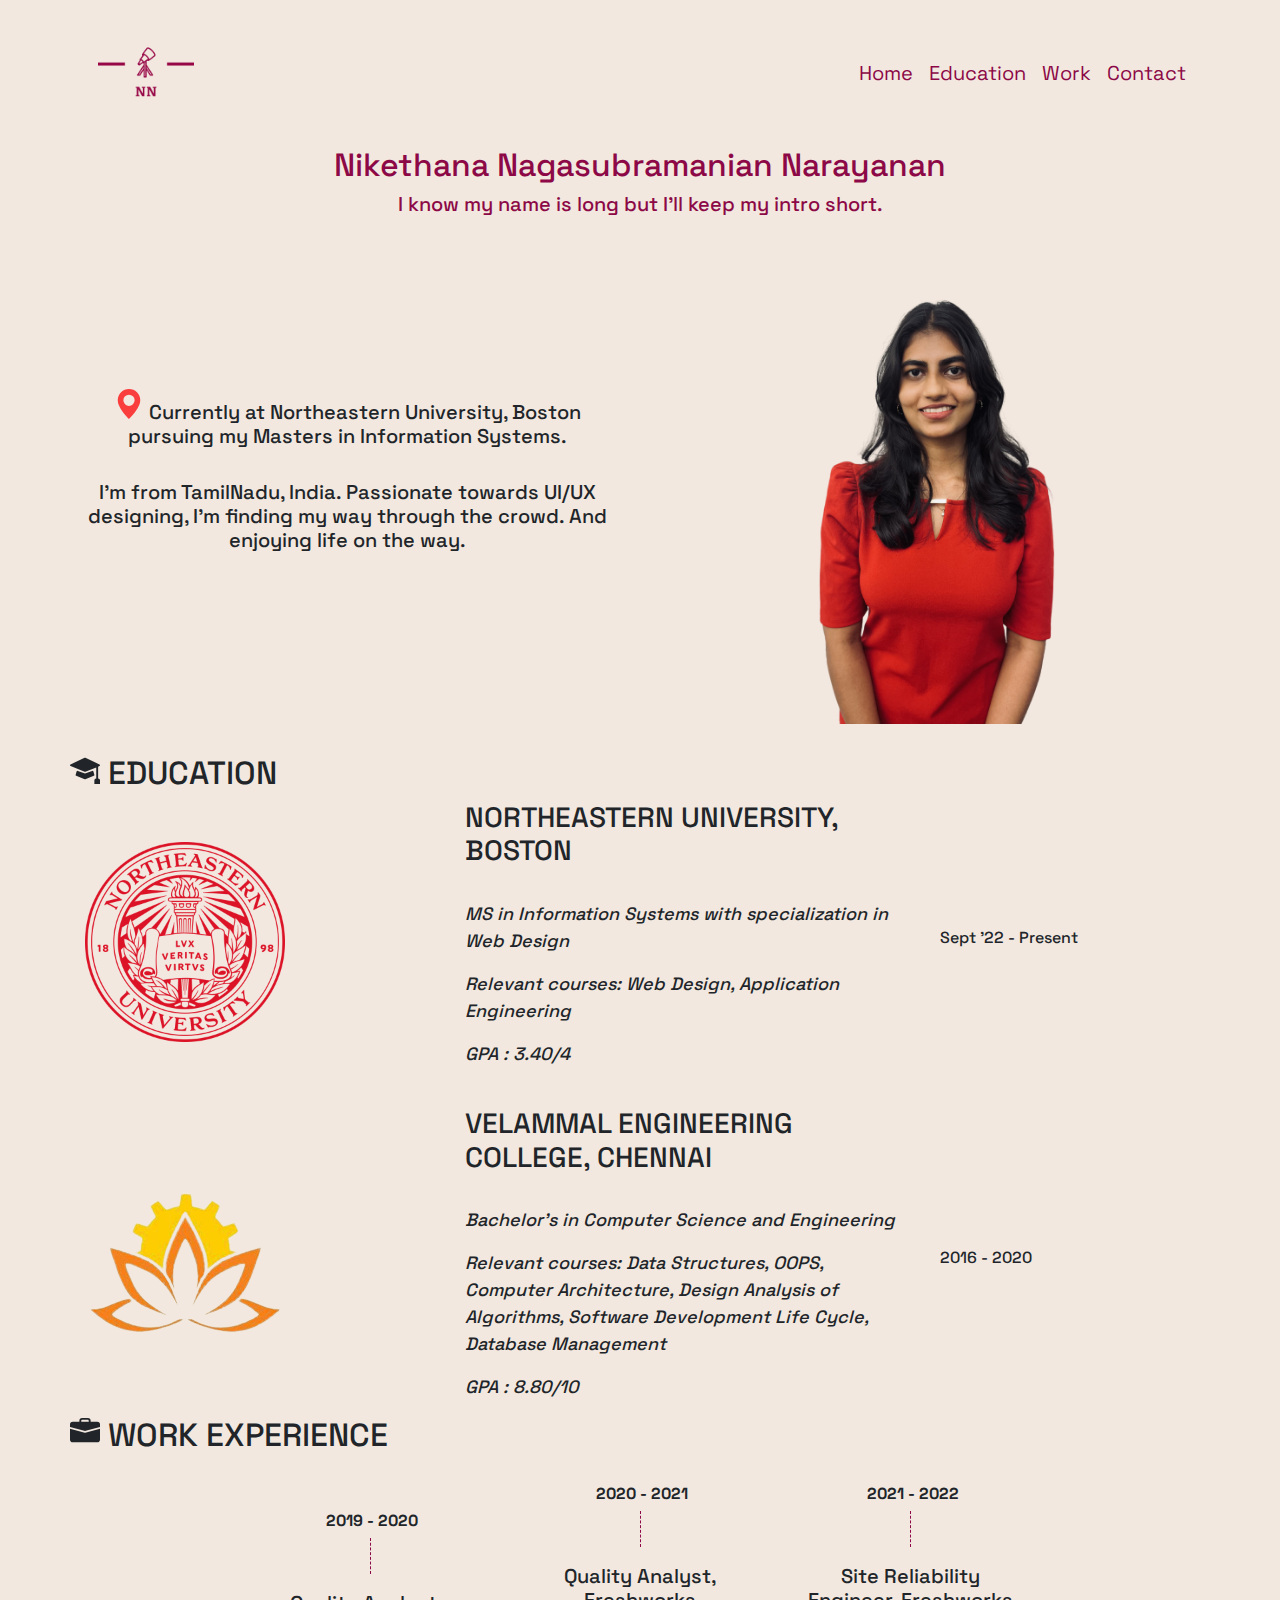
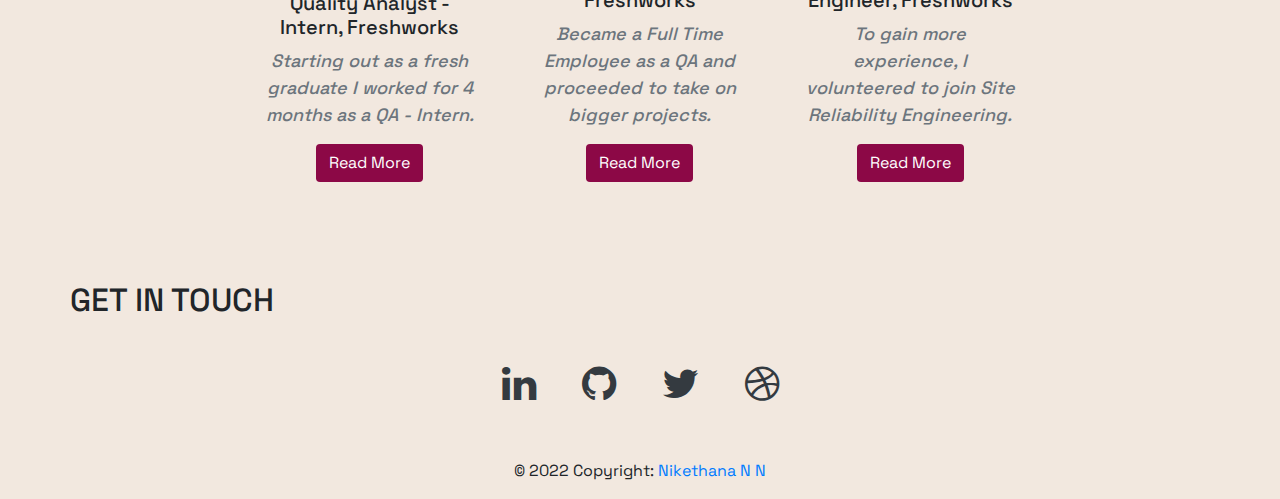
==== commit 9d453fb5: "Adding Dribbble icon" ====
--- a/index.html
+++ b/index.html
@@ -232,6 +232,15 @@
                   data-mdb-ripple-color="dark"
                   ><i class="fa fa-twitter" style="font-size:40px"></i
                 ></a>
+
+                <a
+                  class="btn btn-link btn-floating btn-lg text-dark m-1"
+                  href="https://dribbble.com/Nikethana"
+                  target="_blank"
+                  role="button"
+                  data-mdb-ripple-color="dark"
+                  ><i class="fa fa-dribbble" style="font-size:40px"></i
+                ></a>
                 
               </section>
               <!-- Section: Social media -->
